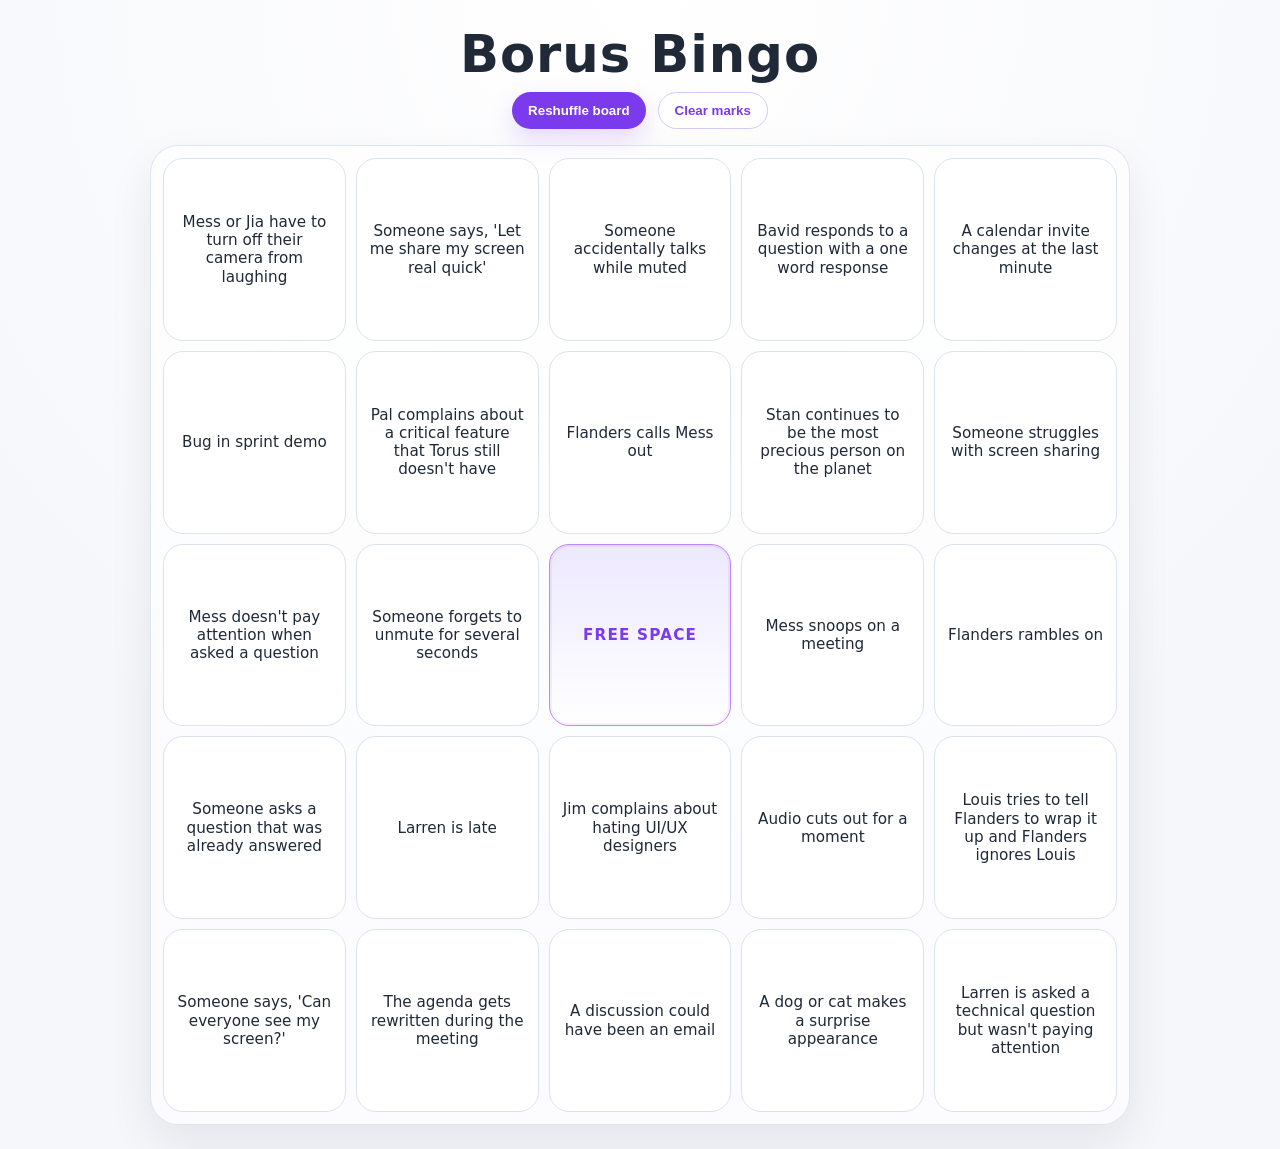
==== index.html @ 7edaca72 "Add files via upload" ====
<!DOCTYPE html>
<html lang="en">

    <head>
        <meta charset="UTF-8" />
        <meta name="viewport" content="width=device-width, initial-scale=1.0" />
        <title>Borus Bingo</title>
        <style>
            :root {
                --bg: #f6f7fb;
                --card: #ffffff;
                --ink: #1f2937;
                --muted: #6b7280;
                --line: #dbe3ef;
                --accent: #7c3aed;
                --accent-soft: #f3e8ff;
            }

            * {
                box-sizing: border-box;
            }

            body {
                margin: 0;
                min-height: 100vh;
                font-family: Inter, system-ui, -apple-system, Segoe UI, Roboto, Arial, sans-serif;
                background: radial-gradient(circle at top, #ffffff 0%, var(--bg) 65%);
                color: var(--ink);
                display: grid;
                place-items: center;
                padding: 24px;
            }

            .wrap {
                width: min(980px, calc(100vw - 24px));
            }

            h1 {
                margin: 0 0 8px;
                text-align: center;
                font-size: clamp(2rem, 4vw, 3.5rem);
                letter-spacing: 0.02em;
            }

            .sub {
                text-align: center;
                color: var(--muted);
                margin: 0 0 20px;
                font-size: 0.98rem;
            }

            .toolbar {
                display: flex;
                justify-content: center;
                gap: 12px;
                margin-bottom: 16px;
                flex-wrap: wrap;
            }

            button {
                border: 0;
                background: var(--accent);
                color: white;
                padding: 10px 16px;
                border-radius: 999px;
                cursor: pointer;
                font-weight: 700;
                box-shadow: 0 10px 25px rgba(124, 58, 237, 0.18);
            }

            button.secondary {
                background: white;
                color: var(--accent);
                border: 1px solid #d8c8f7;
                box-shadow: none;
            }

            .board {
                display: grid;
                grid-template-columns: repeat(5, minmax(0, 1fr));
                gap: 10px;
                background: rgba(255, 255, 255, 0.65);
                padding: 12px;
                border-radius: 28px;
                border: 1px solid rgba(219, 227, 239, 0.9);
                box-shadow: 0 20px 45px rgba(15, 23, 42, 0.08);
            }

            .tile {
                aspect-ratio: 1 / 1;
                min-height: 0;
                background: var(--card);
                border: 1px solid var(--line);
                border-radius: 20px;
                padding: clamp(6px, 1vw, 14px);
                display: flex;
                align-items: center;
                justify-content: center;
                text-align: center;
                font-size: clamp(0.55rem, 1.35vw, 0.95rem);
                line-height: 1.2;
                cursor: pointer;
                user-select: none;
                transition: transform 0.15s ease, background 0.15s ease, border-color 0.15s ease, box-shadow 0.15s ease;
                overflow: hidden;
                position: relative;
                word-break: break-word;
                hyphens: auto;
            }

            .tile:hover {
                transform: translateY(-2px);
                border-color: #c9b6f5;
                box-shadow: 0 12px 20px rgba(124, 58, 237, 0.08);
            }

            .tile.marked {
                background: linear-gradient(180deg, var(--accent-soft), #fff);
                border-color: #c084fc;
                box-shadow: inset 0 0 0 2px rgba(124, 58, 237, 0.08);
            }

            .tile.free {
                background: linear-gradient(180deg, #ede9fe, #ffffff);
                font-weight: 800;
                color: var(--accent);
                text-transform: uppercase;
                letter-spacing: 0.08em;
            }



            .footer {
                text-align: center;
                color: var(--muted);
                font-size: 0.9rem;
                margin-top: 14px;
            }
        </style>
    </head>

    <body>
        <div class="wrap">
            <h1>Borus Bingo</h1>

            <div class="toolbar">
                <button id="reshuffleBtn" type="button">Reshuffle board</button>
                <button id="clearBtn" class="secondary" type="button">Clear marks</button>
            </div>

            <div id="board" class="board" role="group" aria-label="Bingo board"></div>

        </div>

        <script>
            const meetingSquares = [
                "Someone struggles with screen sharing",
                "Larren is asked a technical question but wasn't paying attention",
                "Pal complains about a critical feature that Torus still doesn't have",
                "Flanders calls Mess out",
                "Louis tries to tell Flanders to wrap it up and Flanders ignores Louis",
                "Stan continues to be the most precious person on the planet",
                "Bug in sprint demo",
                "Mess doesn't pay attention when asked a question",
                "Jim complains about hating UI/UX designers",
                "Flanders rambles on",
                "Bavid responds to a question with a one word response",
                "Mess snoops on a meeting",
                "Mess or Jia have to turn off their camera from laughing",

                "Someone says, 'Can everyone see my screen?'",
                "Larren is late",
                "Someone accidentally talks while muted",
                "A dog or cat makes a surprise appearance",
                "Someone says, 'Let me share my screen real quick'",
                "The agenda gets rewritten during the meeting",
                "A discussion could have been an email",
                "Someone asks a question that was already answered",
                "Audio cuts out for a moment",
                "Someone says, 'I have a hard stop'",
                "A calendar invite changes at the last minute",
                "Someone forgets to unmute for several seconds"
            ];

            const board = document.getElementById('board');
            const reshuffleBtn = document.getElementById('reshuffleBtn');
            const clearBtn = document.getElementById('clearBtn');

            function shuffle(array) {
                const arr = [...array];
                for (let i = arr.length - 1; i > 0; i--) {
                    const j = Math.floor(Math.random() * (i + 1));
                    [arr[i], arr[j]] = [arr[j], arr[i]];
                }
                return arr;
            }

            function buildBoard() {
                board.innerHTML = '';

                const picked = shuffle(meetingSquares).slice(0, 24);
                const tiles = [
                    ...picked.slice(0, 12),
                    { text: 'FREE SPACE', free: true },
                    ...picked.slice(12)
                ];

                tiles.forEach((item) => {
                    const tile = document.createElement('div');
                    const isFree = typeof item === 'object' && item.free;

                    tile.className = 'tile' + (isFree ? ' free marked' : '');
                    tile.setAttribute('role', 'button');
                    tile.setAttribute('tabindex', '0');

                    if (isFree) {
                        tile.textContent = 'FREE SPACE';
                    } else {
                        tile.textContent = item;
                    }

                    tile.addEventListener('click', () => {
                        if (!isFree) tile.classList.toggle('marked');
                    });

                    tile.addEventListener('keydown', (e) => {
                        if (e.key === 'Enter' || e.key === ' ') {
                            e.preventDefault();
                            if (!isFree) tile.classList.toggle('marked');
                        }
                    });

                    board.appendChild(tile);
                });
            }

            reshuffleBtn.addEventListener('click', buildBoard);
            clearBtn.addEventListener('click', () => {
                document.querySelectorAll('.tile:not(.free)').forEach(tile => tile.classList.remove('marked'));
            });

            buildBoard();
        </script>
    </body>

</html>
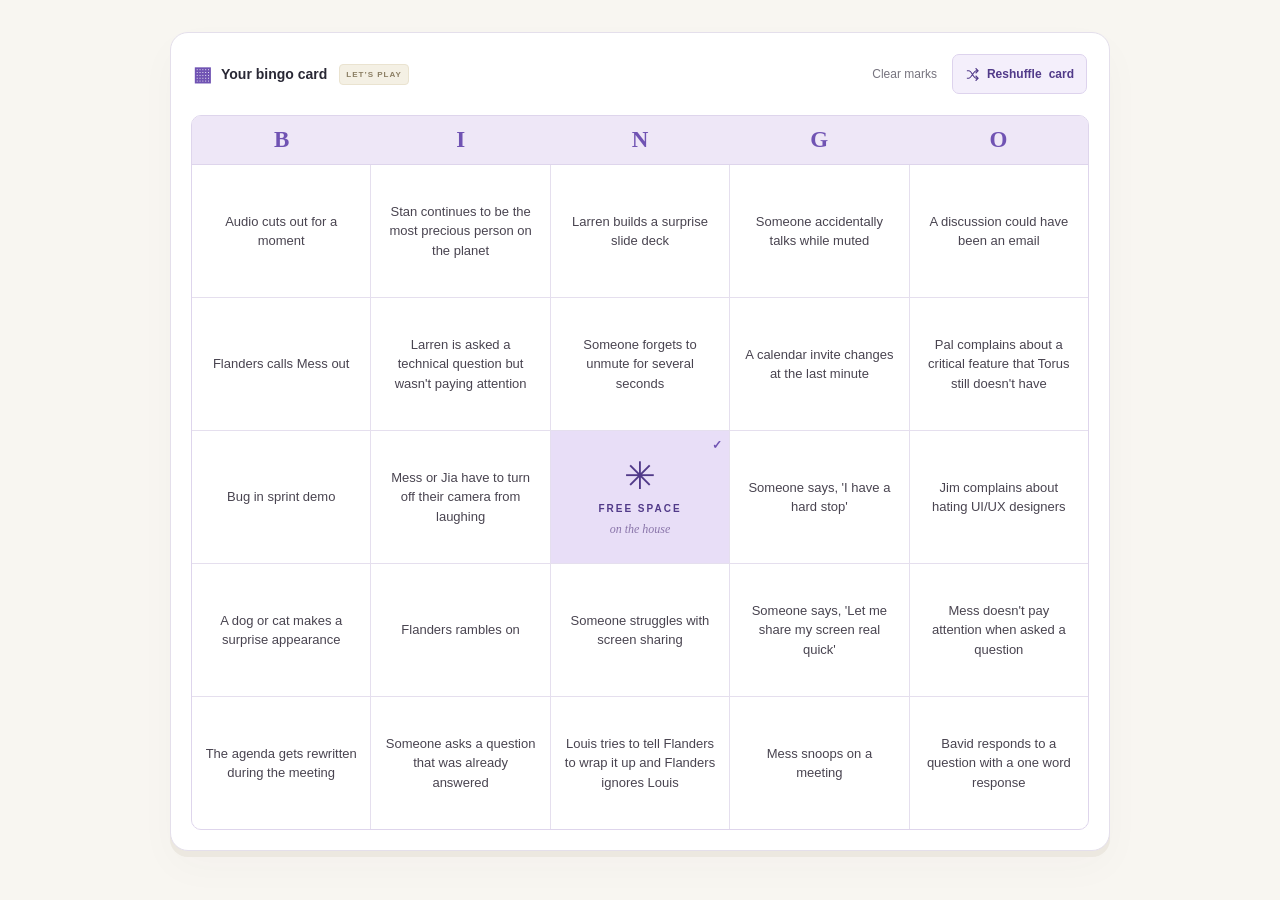
==== commit 09840fa8: "Improve responsive bingo design and add win celebrations" ====
--- a/index.html
+++ b/index.html
@@ -1,246 +1,31 @@
 <!DOCTYPE html>
 <html lang="en">
-
-    <head>
-        <meta charset="UTF-8" />
-        <meta name="viewport" content="width=device-width, initial-scale=1.0" />
-        <title>Borus Bingo</title>
-        <style>
-            :root {
-                --bg: #f6f7fb;
-                --card: #ffffff;
-                --ink: #1f2937;
-                --muted: #6b7280;
-                --line: #dbe3ef;
-                --accent: #7c3aed;
-                --accent-soft: #f3e8ff;
-            }
-
-            * {
-                box-sizing: border-box;
-            }
-
-            body {
-                margin: 0;
-                min-height: 100vh;
-                font-family: Inter, system-ui, -apple-system, Segoe UI, Roboto, Arial, sans-serif;
-                background: radial-gradient(circle at top, #ffffff 0%, var(--bg) 65%);
-                color: var(--ink);
-                display: grid;
-                place-items: center;
-                padding: 24px;
-            }
-
-            .wrap {
-                width: min(980px, calc(100vw - 24px));
-            }
-
-            h1 {
-                margin: 0 0 8px;
-                text-align: center;
-                font-size: clamp(2rem, 4vw, 3.5rem);
-                letter-spacing: 0.02em;
-            }
-
-            .sub {
-                text-align: center;
-                color: var(--muted);
-                margin: 0 0 20px;
-                font-size: 0.98rem;
-            }
-
-            .toolbar {
-                display: flex;
-                justify-content: center;
-                gap: 12px;
-                margin-bottom: 16px;
-                flex-wrap: wrap;
-            }
-
-            button {
-                border: 0;
-                background: var(--accent);
-                color: white;
-                padding: 10px 16px;
-                border-radius: 999px;
-                cursor: pointer;
-                font-weight: 700;
-                box-shadow: 0 10px 25px rgba(124, 58, 237, 0.18);
-            }
-
-            button.secondary {
-                background: white;
-                color: var(--accent);
-                border: 1px solid #d8c8f7;
-                box-shadow: none;
-            }
-
-            .board {
-                display: grid;
-                grid-template-columns: repeat(5, minmax(0, 1fr));
-                gap: 10px;
-                background: rgba(255, 255, 255, 0.65);
-                padding: 12px;
-                border-radius: 28px;
-                border: 1px solid rgba(219, 227, 239, 0.9);
-                box-shadow: 0 20px 45px rgba(15, 23, 42, 0.08);
-            }
-
-            .tile {
-                aspect-ratio: 1 / 1;
-                min-height: 0;
-                background: var(--card);
-                border: 1px solid var(--line);
-                border-radius: 20px;
-                padding: clamp(6px, 1vw, 14px);
-                display: flex;
-                align-items: center;
-                justify-content: center;
-                text-align: center;
-                font-size: clamp(0.55rem, 1.35vw, 0.95rem);
-                line-height: 1.2;
-                cursor: pointer;
-                user-select: none;
-                transition: transform 0.15s ease, background 0.15s ease, border-color 0.15s ease, box-shadow 0.15s ease;
-                overflow: hidden;
-                position: relative;
-                word-break: break-word;
-                hyphens: auto;
-            }
-
-            .tile:hover {
-                transform: translateY(-2px);
-                border-color: #c9b6f5;
-                box-shadow: 0 12px 20px rgba(124, 58, 237, 0.08);
-            }
-
-            .tile.marked {
-                background: linear-gradient(180deg, var(--accent-soft), #fff);
-                border-color: #c084fc;
-                box-shadow: inset 0 0 0 2px rgba(124, 58, 237, 0.08);
-            }
-
-            .tile.free {
-                background: linear-gradient(180deg, #ede9fe, #ffffff);
-                font-weight: 800;
-                color: var(--accent);
-                text-transform: uppercase;
-                letter-spacing: 0.08em;
-            }
-
-
-
-            .footer {
-                text-align: center;
-                color: var(--muted);
-                font-size: 0.9rem;
-                margin-top: 14px;
-            }
-        </style>
-    </head>
-
-    <body>
-        <div class="wrap">
-            <h1>Borus Bingo</h1>
-
-            <div class="toolbar">
-                <button id="reshuffleBtn" type="button">Reshuffle board</button>
-                <button id="clearBtn" class="secondary" type="button">Clear marks</button>
-            </div>
-
-            <div id="board" class="board" role="group" aria-label="Bingo board"></div>
-
+<head>
+  <meta charset="UTF-8">
+  <meta name="viewport" content="width=device-width, initial-scale=1">
+  <meta name="theme-color" content="#f8f6f1">
+  <title>Borus Bingo · Meeting edition</title>
+  <link rel="stylesheet" href="assets/bingo.css">
+  <script src="assets/bingo.js" defer></script>
+</head>
+<body>
+  <main class="wrap">
+    <section class="game" aria-label="Borus Bingo game">
+      <div class="game-toolbar">
+        <div class="board-label"><span aria-hidden="true">▦</span> Your bingo card <span class="card-tag">LET’S PLAY</span></div>
+        <div class="actions">
+          <button id="clearBtn" class="clear-button" type="button">Clear marks</button>
+          <button id="reshuffleBtn" class="shuffle-button" type="button"><svg viewBox="0 0 24 24" fill="none" stroke="currentColor" stroke-width="1.7" aria-hidden="true"><path d="M3 6h3c5 0 7 12 12 12h3m-4-4 4 4-4 4M3 18h3c2 0 4-3 6-6s4-6 6-6h3m-4-4 4 4-4 4"/></svg> Reshuffle <span class="desktop-only">card</span></button>
         </div>
-
-        <script>
-            const meetingSquares = [
-                "Someone struggles with screen sharing",
-                "Larren is asked a technical question but wasn't paying attention",
-                "Pal complains about a critical feature that Torus still doesn't have",
-                "Flanders calls Mess out",
-                "Louis tries to tell Flanders to wrap it up and Flanders ignores Louis",
-                "Stan continues to be the most precious person on the planet",
-                "Bug in sprint demo",
-                "Mess doesn't pay attention when asked a question",
-                "Jim complains about hating UI/UX designers",
-                "Flanders rambles on",
-                "Bavid responds to a question with a one word response",
-                "Mess snoops on a meeting",
-                "Mess or Jia have to turn off their camera from laughing",
-
-                "Someone says, 'Can everyone see my screen?'",
-                "Larren is late",
-                "Someone accidentally talks while muted",
-                "A dog or cat makes a surprise appearance",
-                "Someone says, 'Let me share my screen real quick'",
-                "The agenda gets rewritten during the meeting",
-                "A discussion could have been an email",
-                "Someone asks a question that was already answered",
-                "Audio cuts out for a moment",
-                "Someone says, 'I have a hard stop'",
-                "A calendar invite changes at the last minute",
-                "Someone forgets to unmute for several seconds"
-            ];
-
-            const board = document.getElementById('board');
-            const reshuffleBtn = document.getElementById('reshuffleBtn');
-            const clearBtn = document.getElementById('clearBtn');
-
-            function shuffle(array) {
-                const arr = [...array];
-                for (let i = arr.length - 1; i > 0; i--) {
-                    const j = Math.floor(Math.random() * (i + 1));
-                    [arr[i], arr[j]] = [arr[j], arr[i]];
-                }
-                return arr;
-            }
-
-            function buildBoard() {
-                board.innerHTML = '';
-
-                const picked = shuffle(meetingSquares).slice(0, 24);
-                const tiles = [
-                    ...picked.slice(0, 12),
-                    { text: 'FREE SPACE', free: true },
-                    ...picked.slice(12)
-                ];
-
-                tiles.forEach((item) => {
-                    const tile = document.createElement('div');
-                    const isFree = typeof item === 'object' && item.free;
-
-                    tile.className = 'tile' + (isFree ? ' free marked' : '');
-                    tile.setAttribute('role', 'button');
-                    tile.setAttribute('tabindex', '0');
-
-                    if (isFree) {
-                        tile.textContent = 'FREE SPACE';
-                    } else {
-                        tile.textContent = item;
-                    }
-
-                    tile.addEventListener('click', () => {
-                        if (!isFree) tile.classList.toggle('marked');
-                    });
-
-                    tile.addEventListener('keydown', (e) => {
-                        if (e.key === 'Enter' || e.key === ' ') {
-                            e.preventDefault();
-                            if (!isFree) tile.classList.toggle('marked');
-                        }
-                    });
-
-                    board.appendChild(tile);
-                });
-            }
-
-            reshuffleBtn.addEventListener('click', buildBoard);
-            clearBtn.addEventListener('click', () => {
-                document.querySelectorAll('.tile:not(.free)').forEach(tile => tile.classList.remove('marked'));
-            });
-
-            buildBoard();
-        </script>
-    </body>
-
-</html>+      </div>
+      <div class="card">
+        <div class="column-headings" aria-hidden="true"><span>B</span><span>I</span><span>N</span><span>G</span><span>O</span></div>
+        <div id="board" class="board" role="group" aria-label="Bingo card. Mark five in a row, column, or diagonal."></div>
+      </div>
+    </section>
+    <p id="status" class="sr-only" role="status" aria-live="polite"></p>
+  </main>
+  <div id="celebration" class="celebration" role="status" aria-live="polite" aria-atomic="true" hidden><span class="celebration-icon" aria-hidden="true">✳</span><div><strong>BINGO!</strong><span id="celebrationMessage">A meeting well spent.</span></div><button id="dismissCelebration" type="button" aria-label="Dismiss bingo celebration">×</button></div>
+  <div id="confetti" class="confetti" aria-hidden="true"></div>
+</body>
+</html>
--- a/assets/bingo.css
+++ b/assets/bingo.css
@@ -0,0 +1,459 @@
+:root {
+  color-scheme:light;
+  --bg:#f8f6f1;
+  --ink:#292835;
+  --muted:#77747f;
+  --purple:#7053b3;
+  --purple-dark:#513a89;
+  --lavender:#eee7fa;
+  --line:#e4dfeb;
+  font-family:Arial,Helvetica,sans-serif;
+  color:var(--ink);
+  background:var(--bg);
+}
+
+* {
+  box-sizing:border-box;
+}
+
+body {
+  margin:0;
+  padding:32px;
+  background-image:radial-gradient(#b8aaca33 .7px,transparent .7px);
+  background-size:8px 8px;
+}
+
+button,a {
+  -webkit-tap-highlight-color:transparent;
+}
+
+button {
+  font:inherit;
+  cursor:pointer;
+}
+
+button:focus-visible,a:focus-visible {
+  outline:3px solid #ad72d1;
+  outline-offset:4px;
+}
+
+.wrap {
+  max-width:940px;
+  margin:auto;
+}
+
+.game {
+  background:#fff;
+  border:1px solid var(--line);
+  border-radius:18px;
+  box-shadow:0 6px 0 #ece8e0,0 16px 40px #39304707;
+  overflow:hidden;
+}
+
+.game-toolbar {
+  display:flex;
+  justify-content:space-between;
+  align-items:center;
+  gap:12px;
+  padding:19px 22px;
+}
+
+.board-label {
+  display:flex;
+  align-items:center;
+  gap:9px;
+  font-size:14px;
+  font-weight:700;
+}
+
+.board-label>span:first-child {
+  font-size:20px;
+  color:var(--purple);
+}
+
+.card-tag {
+  font-size:8px;
+  letter-spacing:1px;
+  color:#8a7d62;
+  background:#f4f0e4;
+  border:1px solid #eae3d0;
+  border-radius:4px;
+  padding:5px 6px;
+  margin-left:3px;
+  white-space:nowrap;
+}
+
+.actions {
+  display:flex;
+  gap:15px;
+  align-items:center;
+}
+
+.clear-button {
+  background:none;
+  border:0;
+  color:var(--muted);
+  font-size:12px;
+  padding:10px 0;
+  min-height:44px;
+}
+
+.shuffle-button {
+  border:1px solid #ddd3ed;
+  border-radius:7px;
+  background:#f4effb;
+  color:var(--purple-dark);
+  padding:9px 12px;
+  font-size:12px;
+  font-weight:600;
+  display:flex;
+  gap:7px;
+  align-items:center;
+  min-height:40px;
+  transition:background .2s;
+}
+
+.shuffle-button:hover {
+  background:#e8def6;
+}
+
+.shuffle-button svg {
+  width:15px;
+  height:15px;
+}
+
+.card {
+  margin:0 20px 20px;
+  border:1px solid #ded5ec;
+  border-radius:10px;
+  overflow:hidden;
+  background:#f7f4fb;
+}
+
+.column-headings {
+  display:grid;
+  grid-template-columns:repeat(5,1fr);
+  background:#eee7f7;
+  border-bottom:1px solid #ded5ec;
+}
+
+.column-headings span {
+  text-align:center;
+  padding:11px;
+  color:var(--purple);
+  font-family:Georgia,serif;
+  font-weight:bold;
+  font-size:23px;
+}
+
+.board {
+  display:grid;
+  grid-template-columns:repeat(5,minmax(0,1fr));
+  gap:1px;
+  background:#e5dfee;
+}
+
+.tile {
+  position:relative;
+  min-width:0;
+  min-height:126px;
+  border:0;
+  background:#fff;
+  color:#494450;
+  padding:22px 13px;
+  font-size:12px;
+  line-height:1.5;
+  font-weight:500;
+  display:flex;
+  align-items:center;
+  justify-content:center;
+  text-align:center;
+  overflow-wrap:anywhere;
+  transition:background .16s,color .16s,box-shadow .16s;
+  touch-action:manipulation;
+}
+
+.tile:focus-visible {
+  outline-offset:-4px;
+  z-index:1;
+}
+
+.tile::after {
+  content:'✓';
+  position:absolute;
+  right:7px;
+  top:5px;
+  font-size:12px;
+  font-weight:bold;
+  color:var(--purple);
+  opacity:0;
+  transform:scale(.3);
+  transition:opacity .16s,transform .2s;
+}
+
+.tile.marked {
+  background:#eee7fa;
+  color:#644a96;
+}
+
+.tile.marked::after {
+  opacity:1;
+  transform:scale(1);
+}
+
+.tile.free {
+  background:#e8def7;
+  flex-direction:column;
+  gap:4px;
+  color:var(--purple-dark);
+  cursor:default;
+}
+
+.free-star {
+  font-size:38px;
+  line-height:1.1;
+}
+
+.free-title {
+  text-transform:uppercase;
+  font-size:10px;
+  letter-spacing:2px;
+  font-weight:800;
+}
+
+.free-note {
+  font-family:Georgia,serif;
+  font-style:italic;
+  font-size:12px;
+  color:#8a75aa;
+}
+
+.tile.winning {
+  background:#dcd0ef;
+  box-shadow:inset 0 0 0 2px #9b81c4;
+}
+
+.tile.pop {
+  animation:tile-pop .28s ease-out;
+}
+
+.tile.win-pulse {
+  animation:win-pulse .65s ease-in-out 2;
+}
+
+.sr-only {
+  position:absolute;
+  width:1px;
+  height:1px;
+  padding:0;
+  margin:-1px;
+  overflow:hidden;
+  clip:rect(0,0,0,0);
+  white-space:nowrap;
+  border:0;
+}
+
+.celebration[hidden] {
+  display:none;
+}
+
+.celebration {
+  position:fixed;
+  bottom:28px;
+  left:50%;
+  transform:translateX(-50%);
+  z-index:10;
+  display:flex;
+  align-items:center;
+  gap:15px;
+  background:var(--purple-dark);
+  color:white;
+  padding:17px 20px;
+  border:1px solid #a48bca;
+  border-radius:14px;
+  box-shadow:0 10px 35px #39235440;
+  animation:toast-in .4s ease-out;
+  max-width:calc(100vw - 28px);
+  width:340px;
+}
+
+.celebration-icon {
+  font-size:44px;
+  color:#e6d0a3;
+  animation:spin-in .8s ease-out;
+}
+
+.celebration strong {
+  display:block;
+  font-family:Georgia,serif;
+  letter-spacing:4px;
+  font-size:24px;
+}
+
+.celebration div>span {
+  display:block;
+  font-size:12px;
+  color:#e1d5f0;
+  margin-top:4px;
+}
+
+.celebration button {
+  margin-left:auto;
+  background:none;
+  border:0;
+  color:#eee4ff;
+  font-size:24px;
+  min-width:36px;
+  min-height:44px;
+}
+
+.confetti {
+  position:fixed;
+  inset:0;
+  pointer-events:none;
+  overflow:hidden;
+  z-index:9;
+}
+
+.confetti i {
+  position:absolute;
+  top:-25px;
+  left:var(--x);
+  width:var(--size);
+  height:calc(var(--size)*1.7);
+  background:var(--color);
+  border-radius:2px;
+  animation:confetti-fall var(--duration) var(--delay) ease-in forwards;
+}
+
+@media(hover:hover) {
+  .tile:not(.free):hover {
+    background:#f5f0fc;
+    box-shadow:inset 0 0 0 2px #c7b5df;
+  }
+  .tile.marked:hover {
+    background:#e2d5f4;
+  }
+}
+
+@keyframes tile-pop {
+  50% {
+    box-shadow:inset 0 0 0 4px #bba3dc;
+  }
+}
+
+@keyframes win-pulse {
+  50% {
+    background:#c6b2e5;
+  }
+}
+
+@keyframes toast-in {
+  from {
+    opacity:0;
+    translate:0 16px;
+  }
+  to {
+    opacity:1;
+    translate:0 0;
+  }
+}
+
+@keyframes spin-in {
+  from {
+    transform:rotate(-120deg) scale(.3);
+  }
+  to {
+    transform:rotate(0) scale(1);
+  }
+}
+
+@keyframes confetti-fall {
+  to {
+    transform:translate(var(--drift),110vh) rotate(var(--rotation));
+    opacity:.2;
+  }
+}
+
+@media(min-width:1100px) {
+  .wrap {
+    max-width:940px;
+  }
+  .tile {
+    min-height:132px;
+    font-size:13px;
+  }
+}
+
+@media(max-width:640px) {
+  body {
+    padding:12px;
+  }
+  .game {
+    border-radius:12px;
+  }
+  .game-toolbar {
+    padding:12px;
+    gap:7px;
+    flex-wrap:wrap;
+  }
+  .board-label {
+    font-size:12px;
+    gap:6px;
+  }
+  .card-tag {
+    display:none;
+  }
+  .actions {
+    gap:12px;
+    margin-left:auto;
+  }
+  .clear-button,.shuffle-button {
+    font-size:11px;
+  }
+  .shuffle-button {
+    padding:8px;
+  }
+  .desktop-only {
+    display:none;
+  }
+  .card {
+    margin:0 7px 7px;
+    border-radius:7px;
+  }
+  .column-headings span {
+    padding:8px;
+    font-size:20px;
+  }
+  .tile {
+    min-height:124px;
+    padding:21px 5px 14px;
+    font-size:10px;
+    line-height:1.4;
+  }
+  .tile::after {
+    right:4px;
+    top:3px;
+    font-size:10px;
+  }
+  .free-star {
+    font-size:30px;
+  }
+  .free-title {
+    font-size:8px;
+    letter-spacing:1px;
+  }
+  .free-note {
+    font-size:10px;
+  }
+}
+
+@media(prefers-reduced-motion:reduce) {
+  *,*::before,*::after {
+    animation:none!important;
+    transition:none!important;
+  }
+  .confetti {
+    display:none;
+  }
+}
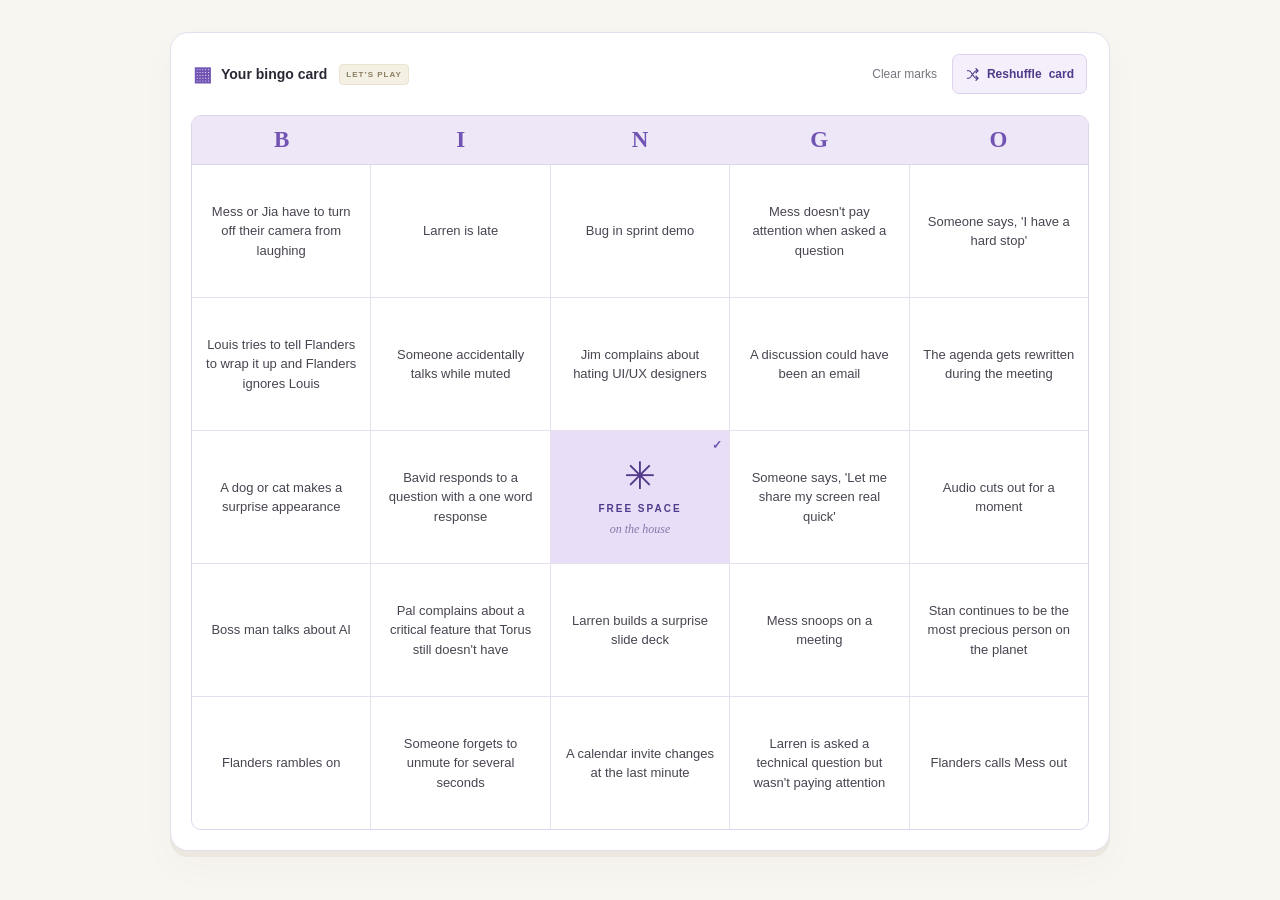
==== commit 533e43e4: "Add randomized existential bingo win messages" ====
--- a/index.html
+++ b/index.html
@@ -25,7 +25,7 @@
     </section>
     <p id="status" class="sr-only" role="status" aria-live="polite"></p>
   </main>
-  <div id="celebration" class="celebration" role="status" aria-live="polite" aria-atomic="true" hidden><span class="celebration-icon" aria-hidden="true">✳</span><div><strong>BINGO!</strong><span id="celebrationMessage">A meeting well spent.</span></div><button id="dismissCelebration" type="button" aria-label="Dismiss bingo celebration">×</button></div>
+  <div id="celebration" class="celebration" role="status" aria-live="polite" aria-atomic="true" hidden><span class="celebration-icon" aria-hidden="true">✳</span><div><strong>BINGO!</strong><span id="celebrationMessage">It’s fine. Everything’s fine.</span></div><button id="dismissCelebration" type="button" aria-label="Dismiss bingo celebration">×</button></div>
   <div id="confetti" class="confetti" aria-hidden="true"></div>
 </body>
 </html>
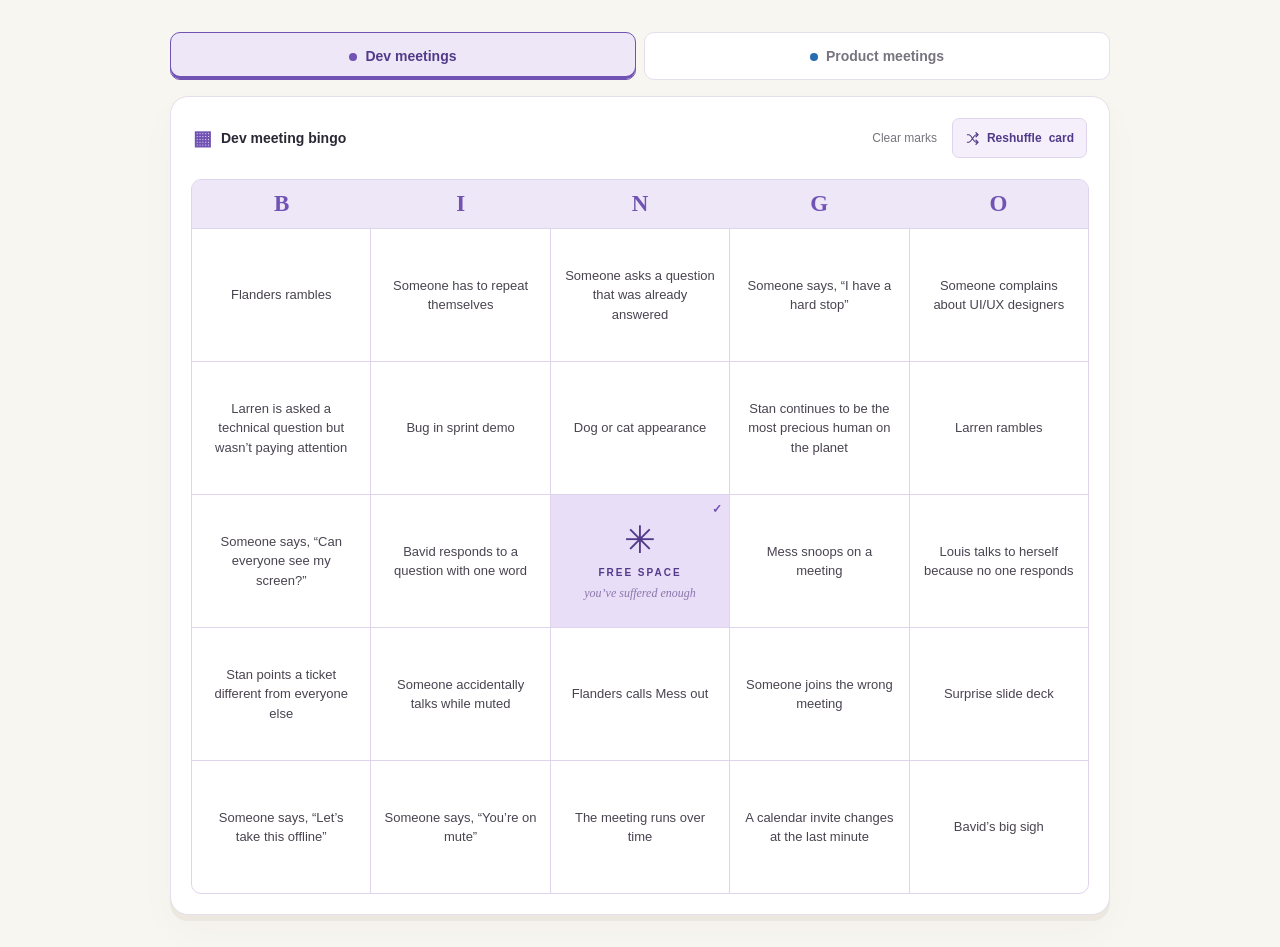
==== commit ab9b399c: "Add separate themed developer and product meeting bingo tabs" ====
--- a/index.html
+++ b/index.html
@@ -8,11 +8,15 @@
   <link rel="stylesheet" href="assets/bingo.css">
   <script src="assets/bingo.js" defer></script>
 </head>
-<body>
+<body data-meeting="dev">
   <main class="wrap">
-    <section class="game" aria-label="Borus Bingo game">
+    <div class="meeting-tabs" role="tablist" aria-label="Meeting type">
+      <button id="devTab" class="meeting-tab" type="button" role="tab" aria-selected="true" aria-controls="meetingPanel" data-meeting="dev">Dev meetings</button>
+      <button id="productTab" class="meeting-tab" type="button" role="tab" aria-selected="false" aria-controls="meetingPanel" tabindex="-1" data-meeting="product">Product meetings</button>
+    </div>
+    <section id="meetingPanel" class="game" role="tabpanel" aria-labelledby="devTab">
       <div class="game-toolbar">
-        <div class="board-label"><span aria-hidden="true">▦</span> Your bingo card <span class="card-tag">LET’S PLAY</span></div>
+        <div class="board-label"><span aria-hidden="true">▦</span> <span id="boardTitle">Dev meeting bingo</span></div>
         <div class="actions">
           <button id="clearBtn" class="clear-button" type="button">Clear marks</button>
           <button id="reshuffleBtn" class="shuffle-button" type="button"><svg viewBox="0 0 24 24" fill="none" stroke="currentColor" stroke-width="1.7" aria-hidden="true"><path d="M3 6h3c5 0 7 12 12 12h3m-4-4 4 4-4 4M3 18h3c2 0 4-3 6-6s4-6 6-6h3m-4-4 4 4-4 4"/></svg> Reshuffle <span class="desktop-only">card</span></button>
--- a/assets/bingo.css
+++ b/assets/bingo.css
@@ -3,13 +3,74 @@
   --bg:#f8f6f1;
   --ink:#292835;
   --muted:#77747f;
-  --purple:#7053b3;
-  --purple-dark:#513a89;
-  --lavender:#eee7fa;
+  --accent:#7053b3;
+  --accent-dark:#513a89;
   --line:#e4dfeb;
+  --border:#ded5ec;
+  --soft:#f4effb;
+  --heading:#eee7f7;
+  --marked:#eee7fa;
+  --free:#e8def7;
+  --note:#8a75aa;
+  --win:#dcd0ef;
+  --focus:#9b81c4;
+  --hover-marked:#e2d5f4;
+  --pulse:#c6b2e5;
   font-family:Arial,Helvetica,sans-serif;
   color:var(--ink);
   background:var(--bg);
+}
+
+body[data-meeting="product"] {
+  --accent:#276cae;
+  --accent-dark:#174b7d;
+  --line:#d8e4ee;
+  --border:#c8daec;
+  --soft:#f0f6fc;
+  --heading:#e1edfa;
+  --marked:#e3effb;
+  --free:#d4e6f8;
+  --note:#527493;
+  --win:#c5def5;
+  --focus:#6496c5;
+  --hover-marked:#d4e5f6;
+  --pulse:#a6cbed;
+}
+
+.meeting-tabs {
+  display:flex;
+  gap:8px;
+  margin-bottom:16px;
+}
+
+.meeting-tab {
+  flex:1;
+  min-height:48px;
+  padding:12px;
+  border:1px solid var(--line);
+  border-radius:10px;
+  background:white;
+  color:var(--muted);
+  font-weight:700;
+  font-size:14px;
+}
+
+.meeting-tab[data-meeting="dev"] { --tab-color:#7053b3; }
+.meeting-tab[data-meeting="product"] { --tab-color:#276cae; }
+.meeting-tab::before {
+  content:'';
+  display:inline-block;
+  width:8px;
+  height:8px;
+  border-radius:50%;
+  background:var(--tab-color);
+  margin-right:8px;
+}
+.meeting-tab[aria-selected="true"] {
+  background:var(--heading);
+  color:var(--accent-dark);
+  border-color:var(--accent);
+  box-shadow:inset 0 -3px var(--accent);
 }
 
 * {
@@ -33,7 +94,7 @@
 }
 
 button:focus-visible,a:focus-visible {
-  outline:3px solid #ad72d1;
+  outline:3px solid var(--focus);
   outline-offset:4px;
 }
 
@@ -66,21 +127,9 @@
   font-weight:700;
 }
 
-.board-label>span:first-child {
+.board-label>span[aria-hidden] {
   font-size:20px;
-  color:var(--purple);
-}
-
-.card-tag {
-  font-size:8px;
-  letter-spacing:1px;
-  color:#8a7d62;
-  background:#f4f0e4;
-  border:1px solid #eae3d0;
-  border-radius:4px;
-  padding:5px 6px;
-  margin-left:3px;
-  white-space:nowrap;
+  color:var(--accent);
 }
 
 .actions {
@@ -99,10 +148,10 @@
 }
 
 .shuffle-button {
-  border:1px solid #ddd3ed;
+  border:1px solid var(--border);
   border-radius:7px;
-  background:#f4effb;
-  color:var(--purple-dark);
+  background:var(--soft);
+  color:var(--accent-dark);
   padding:9px 12px;
   font-size:12px;
   font-weight:600;
@@ -114,7 +163,7 @@
 }
 
 .shuffle-button:hover {
-  background:#e8def6;
+  background:var(--hover-marked);
 }
 
 .shuffle-button svg {
@@ -124,23 +173,23 @@
 
 .card {
   margin:0 20px 20px;
-  border:1px solid #ded5ec;
+  border:1px solid var(--border);
   border-radius:10px;
   overflow:hidden;
-  background:#f7f4fb;
+  background:var(--soft);
 }
 
 .column-headings {
   display:grid;
   grid-template-columns:repeat(5,1fr);
-  background:#eee7f7;
-  border-bottom:1px solid #ded5ec;
+  background:var(--heading);
+  border-bottom:1px solid var(--border);
 }
 
 .column-headings span {
   text-align:center;
   padding:11px;
-  color:var(--purple);
+  color:var(--accent);
   font-family:Georgia,serif;
   font-weight:bold;
   font-size:23px;
@@ -150,7 +199,7 @@
   display:grid;
   grid-template-columns:repeat(5,minmax(0,1fr));
   gap:1px;
-  background:#e5dfee;
+  background:var(--border);
 }
 
 .tile {
@@ -185,15 +234,15 @@
   top:5px;
   font-size:12px;
   font-weight:bold;
-  color:var(--purple);
+  color:var(--accent);
   opacity:0;
   transform:scale(.3);
   transition:opacity .16s,transform .2s;
 }
 
 .tile.marked {
-  background:#eee7fa;
-  color:#644a96;
+  background:var(--marked);
+  color:var(--accent-dark);
 }
 
 .tile.marked::after {
@@ -202,10 +251,10 @@
 }
 
 .tile.free {
-  background:#e8def7;
+  background:var(--free);
   flex-direction:column;
   gap:4px;
-  color:var(--purple-dark);
+  color:var(--accent-dark);
   cursor:default;
 }
 
@@ -225,12 +274,12 @@
   font-family:Georgia,serif;
   font-style:italic;
   font-size:12px;
-  color:#8a75aa;
+  color:var(--note);
 }
 
 .tile.winning {
-  background:#dcd0ef;
-  box-shadow:inset 0 0 0 2px #9b81c4;
+  background:var(--win);
+  box-shadow:inset 0 0 0 2px var(--focus);
 }
 
 .tile.pop {
@@ -266,10 +315,10 @@
   display:flex;
   align-items:center;
   gap:15px;
-  background:var(--purple-dark);
+  background:var(--accent-dark);
   color:white;
   padding:17px 20px;
-  border:1px solid #a48bca;
+  border:1px solid var(--focus);
   border-radius:14px;
   box-shadow:0 10px 35px #39235440;
   animation:toast-in .4s ease-out;
@@ -293,7 +342,7 @@
 .celebration div>span {
   display:block;
   font-size:12px;
-  color:#e1d5f0;
+  color:var(--heading);
   margin-top:4px;
 }
 
@@ -301,7 +350,7 @@
   margin-left:auto;
   background:none;
   border:0;
-  color:#eee4ff;
+  color:var(--heading);
   font-size:24px;
   min-width:36px;
   min-height:44px;
@@ -328,23 +377,23 @@
 
 @media(hover:hover) {
   .tile:not(.free):hover {
-    background:#f5f0fc;
-    box-shadow:inset 0 0 0 2px #c7b5df;
+    background:var(--soft);
+    box-shadow:inset 0 0 0 2px var(--focus);
   }
   .tile.marked:hover {
-    background:#e2d5f4;
+    background:var(--hover-marked);
   }
 }
 
 @keyframes tile-pop {
   50% {
-    box-shadow:inset 0 0 0 4px #bba3dc;
+    box-shadow:inset 0 0 0 4px var(--focus);
   }
 }
 
 @keyframes win-pulse {
   50% {
-    background:#c6b2e5;
+    background:var(--pulse);
   }
 }
 
@@ -400,9 +449,6 @@
   .board-label {
     font-size:12px;
     gap:6px;
-  }
-  .card-tag {
-    display:none;
   }
   .actions {
     gap:12px;
